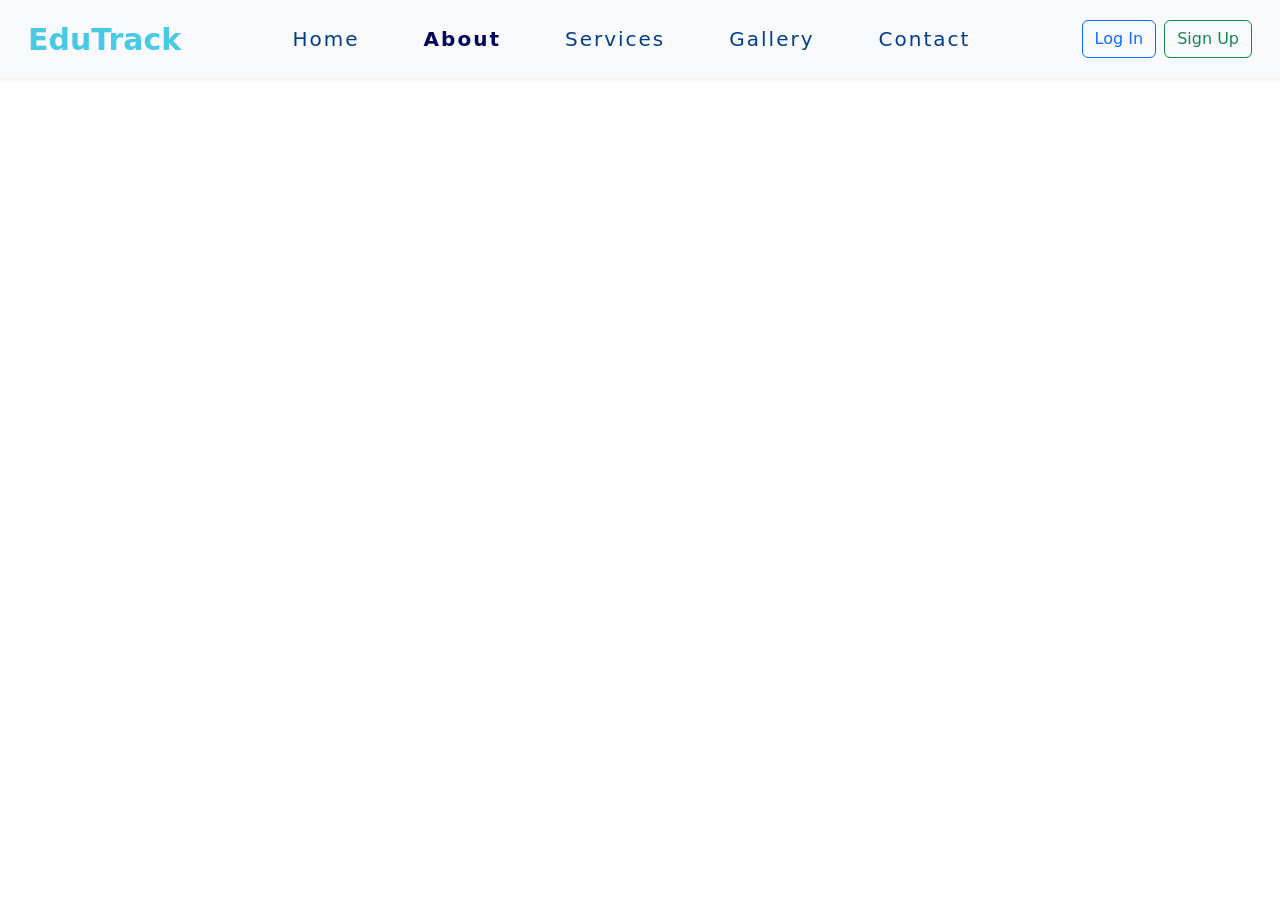
==== Html/about.html @ 55ea4292 "creating home page in our website lab 4 and i create files for html css and js" ====
<!doctype html>
<html lang="en">
  <head>
    <meta charset="UTF-8" />
    <meta name="viewport" content="width=device-width, initial-scale=1.0" />
    <title>EduTrack - About</title>
    <link
      href="https://cdn.jsdelivr.net/npm/bootstrap@5.3.3/dist/css/bootstrap.min.css"
      rel="stylesheet"
    />
    <link rel="stylesheet" href="/Css/nav.css" />
    <link rel="stylesheet" href="/Css/home.css" />
    <link rel="stylesheet" href="/Css/about.css" />
    <link rel="stylesheet" href="/Css/services.css" />
    <link rel="stylesheet" href="/Css/gallery.css" />
    <link rel="stylesheet" href="/Css/contact.css" />

    <script src="https://cdn.jsdelivr.net/npm/bootstrap@5.3.3/dist/js/bootstrap.bundle.min.js"></script>
  </head>
  <body>
    <div id="navbar-placeholder"></div>
    <!--here kayo mag paste ng code nyo ps. delete nyo din ang comment na ito-->

    <script src="/Script/nav.js"></script>
  </body>
</html>
---- Css/nav.css ----
.nav-tittle {
  font-size: 30px;
  color: #48cae4;
  text-decoration: none;
}

.nav-custom {
  background-color: #f8f9fa;
}

.nav-custom .nav-link {
  color: #023e8a !important;
  letter-spacing: 2px;
}

.nav-custom .nav-link.active {
  color: #03045e !important;
  font-weight: bold;
}

.navbar-nav {
  font-size: 20px;
}

.nav-link:hover {
  color: #48cae4 !important;
}

/* ===== MODAL CONTAINER ===== */

.glass-modal {
  background: rgba(197, 197, 198, 0.85); /* light glass */
  backdrop-filter: blur(6px);
  -webkit-backdrop-filter: blur(6px);
  border-radius: 14px;
  box-shadow: 0 18px 45px rgba(0, 0, 0, 0.6);
  color: #111827;
}

/* ===== MODAL HEADER ===== */
.glass-modal .modal-header {
  border-bottom: none;
  padding: 1rem 1.25rem 0.5rem;
}

.glass-modal .modal-title {
  font-weight: 600;
  letter-spacing: 0.5px;
  color: #111827;
}

/* ===== MODAL BODY ===== */
.glass-modal .modal-body {
  padding: 1rem 1.5rem 1.25rem;
}

/* ===== FORM LABELS ===== */
.glass-modal .form-label {
  font-size: 0.85rem;
  color: #363636;
  margin-bottom: 0.25rem;
}

/* ===== INPUTS (FIXED PLACEHOLDER ISSUE) ===== */
.glass-modal .form-control {
  background: rgba(255, 255, 255, 0.75);
  border: 1px solid rgba(0, 0, 0, 0.25);
  border-radius: 8px;
  color: #1f2937; /* DARK TEXT */
  padding: 8px 12px;
  font-size: 0.9rem;
}

/* PLACEHOLDER — FORCE VISIBLE */
.glass-modal .form-control::placeholder {
  color: #6b7280 !important;
  opacity: 1 !important;
}

/* Browser fallback */
.glass-modal .form-control::-webkit-input-placeholder {
  color: #6b7280;
}
.glass-modal .form-control:-ms-input-placeholder {
  color: #6b7280;
}

/* INPUT FOCUS */
.glass-modal .form-control:focus {
  background: rgba(255, 255, 255, 0.9);
  border-color: #444444;
  box-shadow: none;
  color: #111827;
}

/* ===== BUTTON ===== */
.glass-modal .btn-success {
  border-radius: 8px;
  font-weight: 600;
}

.glass-modal .btn-success:hover {
  filter: brightness(1.05);
}

/* ===== CLOSE BUTTON ===== */
.glass-modal .btn-close {
  filter: invert(1);
  opacity: 0.7;
}

.glass-modal .btn-close:hover {
  opacity: 1;
}

/* ===== LINKS ===== */
.glass-modal a {
  text-decoration: none;
}

.glass-modal a:hover {
  text-decoration: underline;
}

/* ===== SMALL TEXT ===== */
.glass-modal .small {
  font-size: 0.8rem;
  color: #2a2b2c;
}
---- Css/home.css ----
.hero-section {
  background-color: #ffff;
  opacity: 0;
  transform: translateY(30px);
  transition: all 0.8s ease;
}
.hero-section.show {
  opacity: 1;
  transform: translateY(0);
}
.container {
  padding-top: 70px;
}

.text-tittle {
  color: #48cae4;
}

.quote {
  color: #023e8a;
}

.inv-img {
  width: 100%;
  max-width: 550px;
  height: auto;
}

.text-shadow {
  text-shadow: 0 0 8px rgba(0, 0, 0, 0.25);
}
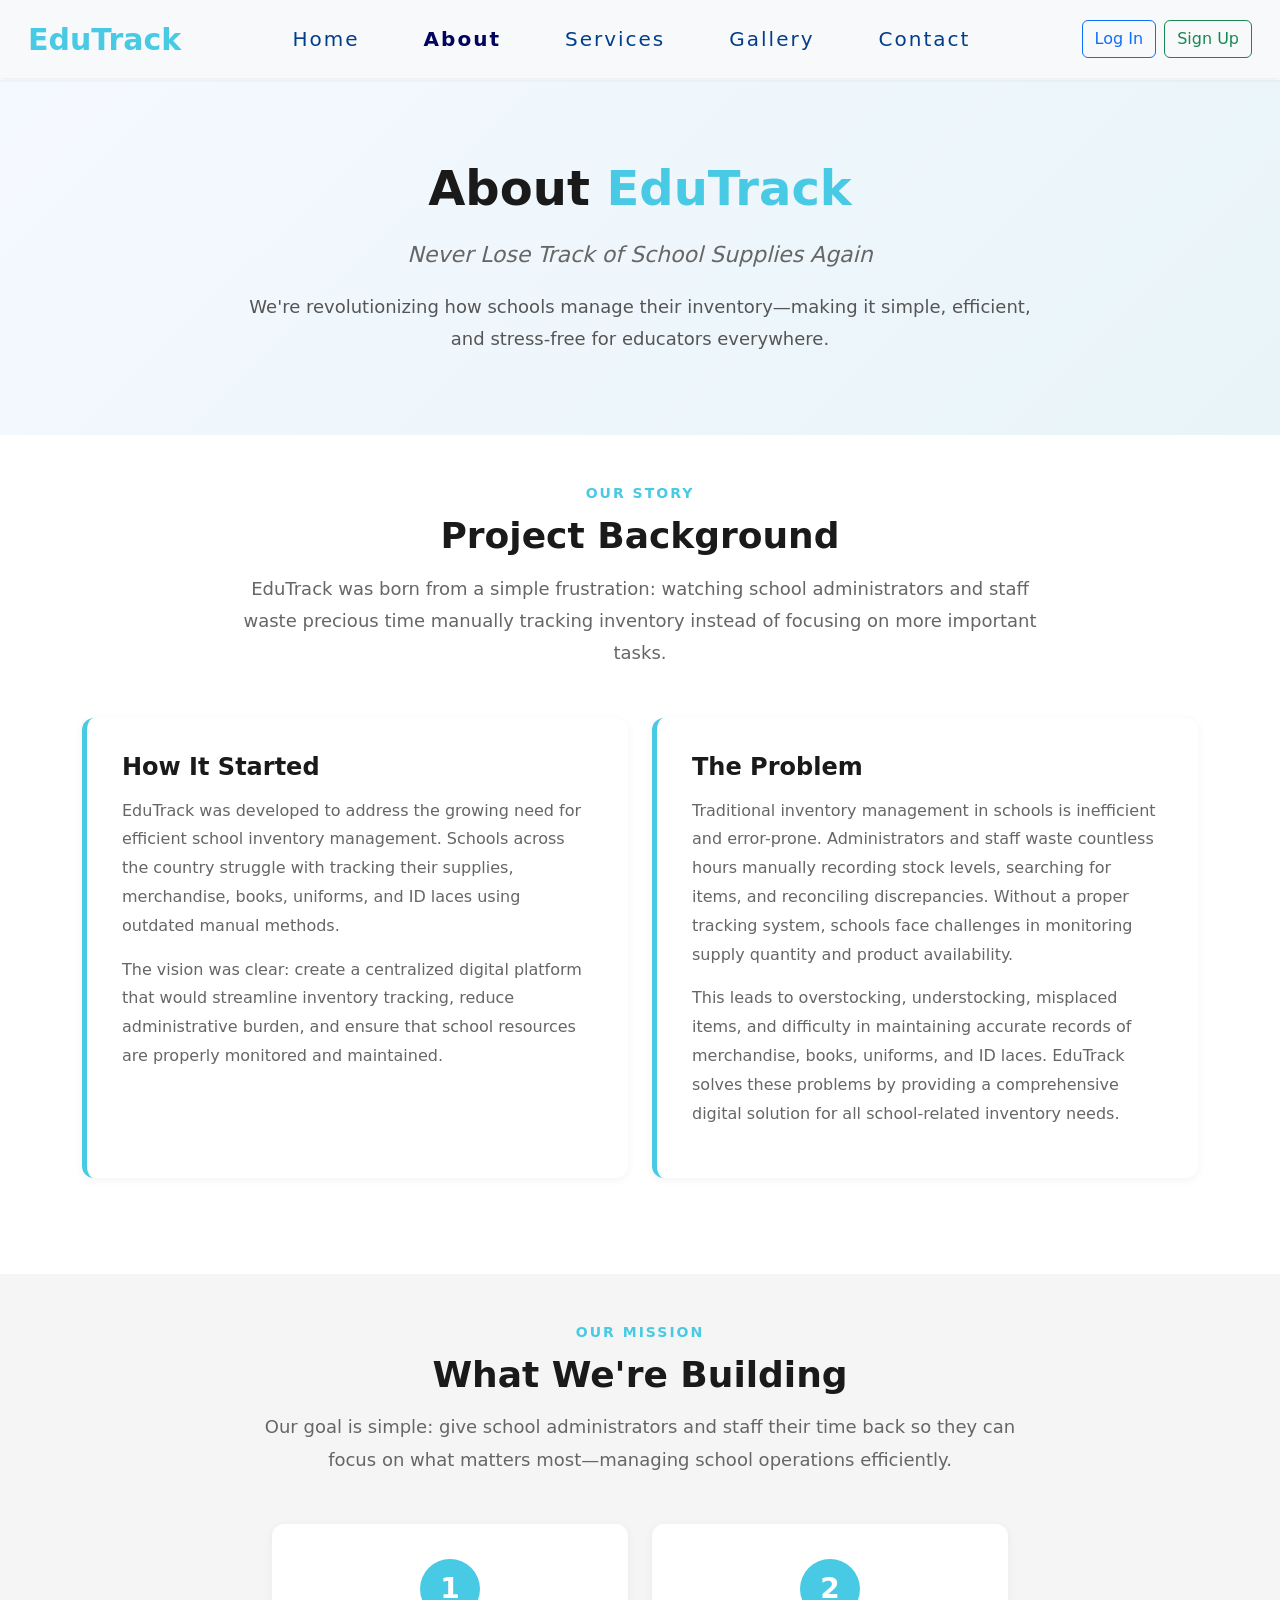
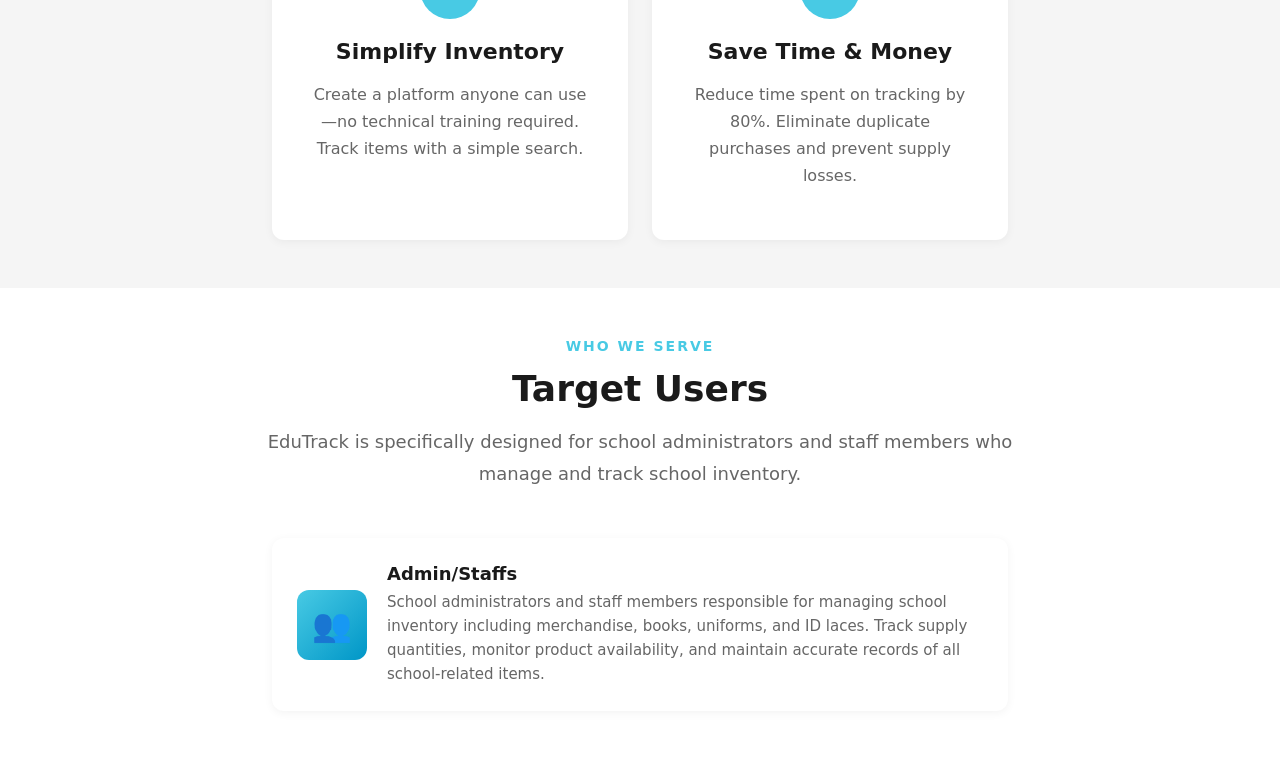
==== commit dbdb90b4: "Finished adding the about page for edu track" ====
--- a/Html/about.html
+++ b/Html/about.html
@@ -9,18 +9,153 @@
       rel="stylesheet"
     />
     <link rel="stylesheet" href="/Css/nav.css" />
-    <link rel="stylesheet" href="/Css/home.css" />
     <link rel="stylesheet" href="/Css/about.css" />
-    <link rel="stylesheet" href="/Css/services.css" />
-    <link rel="stylesheet" href="/Css/gallery.css" />
-    <link rel="stylesheet" href="/Css/contact.css" />
 
     <script src="https://cdn.jsdelivr.net/npm/bootstrap@5.3.3/dist/js/bootstrap.bundle.min.js"></script>
   </head>
   <body>
     <div id="navbar-placeholder"></div>
-    <!--here kayo mag paste ng code nyo ps. delete nyo din ang comment na ito-->
+    <!-- Hero -->
+    <section class="hero-sec" id="home">
+      <div class="container">
+        <div class="row justify-content-center text-center">
+          <div class="col-lg-10">
+            <h1 class="hero-title">
+              About <span style="color: #48cae4">EduTrack</span>
+            </h1>
+            <p class="hero-tagline">
+              Never Lose Track of School Supplies Again
+            </p>
+            <p class="hero-description">
+              We're revolutionizing how schools manage their inventory—making it
+              simple, efficient, and stress-free for educators everywhere.
+            </p>
+          </div>
+        </div>
+      </div>
+    </section>
 
+    <!-- Background -->
+    <section class="background-section py-5" id="about">
+      <div class="container">
+        <div class="text-center mb-5">
+          <p class="section-subtitle">Our Story</p>
+          <h2 class="section-title">Project Background</h2>
+          <p class="section-intro mx-auto">
+            EduTrack was born from a simple frustration: watching school
+            administrators and staff waste precious time manually tracking
+            inventory instead of focusing on more important tasks.
+          </p>
+        </div>
+        <div class="row g-4 mb-5">
+          <div class="col-lg-6">
+            <div class="background-card h-100 fade-in">
+              <h3>How It Started</h3>
+              <p>
+                EduTrack was developed to address the growing need for efficient
+                school inventory management. Schools across the country struggle
+                with tracking their supplies, merchandise, books, uniforms, and
+                ID laces using outdated manual methods.
+              </p>
+              <p>
+                The vision was clear: create a centralized digital platform that
+                would streamline inventory tracking, reduce administrative
+                burden, and ensure that school resources are properly monitored
+                and maintained.
+              </p>
+            </div>
+          </div>
+          <div class="col-lg-6">
+            <div class="background-card h-100 fade-in">
+              <h3>The Problem</h3>
+              <p>
+                Traditional inventory management in schools is inefficient and
+                error-prone. Administrators and staff waste countless hours
+                manually recording stock levels, searching for items, and
+                reconciling discrepancies. Without a proper tracking system,
+                schools face challenges in monitoring supply quantity and
+                product availability.
+              </p>
+              <p>
+                This leads to overstocking, understocking, misplaced items, and
+                difficulty in maintaining accurate records of merchandise,
+                books, uniforms, and ID laces. EduTrack solves these problems by
+                providing a comprehensive digital solution for all
+                school-related inventory needs.
+              </p>
+            </div>
+          </div>
+        </div>
+      </div>
+    </section>
+
+    <!-- Objectives -->
+    <section class="objectives-section py-5" id="services">
+      <div class="container">
+        <div class="text-center mb-5">
+          <p class="section-subtitle">Our Mission</p>
+          <h2 class="section-title">What We're Building</h2>
+          <p class="section-intro mx-auto">
+            Our goal is simple: give school administrators and staff their time
+            back so they can focus on what matters most—managing school
+            operations efficiently.
+          </p>
+        </div>
+        <div class="row g-4 justify-content-center">
+          <div class="col-lg-4">
+            <div class="objective-card text-center fade-in">
+              <div class="objective-number mx-auto">1</div>
+              <h3>Simplify Inventory</h3>
+              <p>
+                Create a platform anyone can use—no technical training required.
+                Track items with a simple search.
+              </p>
+            </div>
+          </div>
+          <div class="col-lg-4">
+            <div class="objective-card text-center fade-in">
+              <div class="objective-number mx-auto">2</div>
+              <h3>Save Time & Money</h3>
+              <p>
+                Reduce time spent on tracking by 80%. Eliminate duplicate
+                purchases and prevent supply losses.
+              </p>
+            </div>
+          </div>
+        </div>
+      </div>
+    </section>
+
+    <!-- Users -->
+    <section class="users-section py-5" id="gallery">
+      <div class="container">
+        <div class="text-center mb-5">
+          <p class="section-subtitle">Who We Serve</p>
+          <h2 class="section-title">Target Users</h2>
+          <p class="section-intro mx-auto">
+            EduTrack is specifically designed for school administrators and
+            staff members who manage and track school inventory.
+          </p>
+        </div>
+        <div class="row g-4 justify-content-center">
+          <div class="col-lg-8">
+            <div class="user-card d-flex align-items-center fade-in">
+              <div class="user-icon">👥</div>
+              <div class="user-info">
+                <h4>Admin/Staffs</h4>
+                <p>
+                  School administrators and staff members responsible for
+                  managing school inventory including merchandise, books,
+                  uniforms, and ID laces. Track supply quantities, monitor
+                  product availability, and maintain accurate records of all
+                  school-related items.
+                </p>
+              </div>
+            </div>
+          </div>
+        </div>
+      </div>
+    </section>
     <script src="/Script/nav.js"></script>
   </body>
 </html>
--- a/Css/nav.css
+++ b/Css/nav.css
@@ -26,8 +26,6 @@
   color: #48cae4 !important;
 }
 
-/* ===== MODAL CONTAINER ===== */
-
 .glass-modal {
   background: rgba(197, 197, 198, 0.85); /* light glass */
   backdrop-filter: blur(6px);
@@ -37,7 +35,6 @@
   color: #111827;
 }
 
-/* ===== MODAL HEADER ===== */
 .glass-modal .modal-header {
   border-bottom: none;
   padding: 1rem 1.25rem 0.5rem;
@@ -49,35 +46,30 @@
   color: #111827;
 }
 
-/* ===== MODAL BODY ===== */
 .glass-modal .modal-body {
   padding: 1rem 1.5rem 1.25rem;
 }
 
-/* ===== FORM LABELS ===== */
 .glass-modal .form-label {
   font-size: 0.85rem;
   color: #363636;
   margin-bottom: 0.25rem;
 }
 
-/* ===== INPUTS (FIXED PLACEHOLDER ISSUE) ===== */
 .glass-modal .form-control {
   background: rgba(255, 255, 255, 0.75);
   border: 1px solid rgba(0, 0, 0, 0.25);
   border-radius: 8px;
-  color: #1f2937; /* DARK TEXT */
+  color: #1f2937;
   padding: 8px 12px;
   font-size: 0.9rem;
 }
 
-/* PLACEHOLDER — FORCE VISIBLE */
 .glass-modal .form-control::placeholder {
   color: #6b7280 !important;
   opacity: 1 !important;
 }
 
-/* Browser fallback */
 .glass-modal .form-control::-webkit-input-placeholder {
   color: #6b7280;
 }
@@ -85,7 +77,6 @@
   color: #6b7280;
 }
 
-/* INPUT FOCUS */
 .glass-modal .form-control:focus {
   background: rgba(255, 255, 255, 0.9);
   border-color: #444444;
@@ -93,7 +84,6 @@
   color: #111827;
 }
 
-/* ===== BUTTON ===== */
 .glass-modal .btn-success {
   border-radius: 8px;
   font-weight: 600;
@@ -103,7 +93,6 @@
   filter: brightness(1.05);
 }
 
-/* ===== CLOSE BUTTON ===== */
 .glass-modal .btn-close {
   filter: invert(1);
   opacity: 0.7;
@@ -113,7 +102,6 @@
   opacity: 1;
 }
 
-/* ===== LINKS ===== */
 .glass-modal a {
   text-decoration: none;
 }
@@ -122,7 +110,6 @@
   text-decoration: underline;
 }
 
-/* ===== SMALL TEXT ===== */
 .glass-modal .small {
   font-size: 0.8rem;
   color: #2a2b2c;
--- a/Css/about.css
+++ b/Css/about.css
@@ -0,0 +1,186 @@
+/* Base */
+body {
+  font-family: "Poppins", sans-serif;
+  background-color: #f5f5f5;
+  color: #333;
+}
+html {
+  scroll-behavior: smooth;
+}
+
+/* Hero */
+.hero-sec {
+  background: linear-gradient(135deg, #f5f9ff 0%, #e8f4f8 100%);
+  padding: 80px 0;
+  margin-top: 80px;
+}
+.hero-title {
+  font-size: 48px;
+  color: #1a1a1a;
+  margin-bottom: 20px;
+  font-weight: 700;
+}
+.hero-tagline {
+  font-size: 22px;
+  color: #666;
+  font-style: italic;
+  margin-bottom: 20px;
+}
+.hero-description {
+  font-size: 18px;
+  color: #555;
+  max-width: 800px;
+  margin: 0 auto;
+  line-height: 1.8;
+}
+
+/* Sections */
+.background-section {
+  background: white;
+}
+.objectives-section {
+  background: #f5f5f5;
+}
+.users-section {
+  background: white;
+}
+.section-subtitle {
+  font-size: 14px;
+  color: #48cae4;
+  text-transform: uppercase;
+  letter-spacing: 2px;
+  font-weight: 600;
+  margin-bottom: 10px;
+}
+.section-title {
+  font-size: 36px;
+  color: #1a1a1a;
+  margin-bottom: 15px;
+  font-weight: 700;
+}
+.section-intro {
+  font-size: 18px;
+  color: #666;
+  max-width: 800px;
+  line-height: 1.8;
+}
+
+/* Cards */
+.background-card {
+  background: white;
+  padding: 35px;
+  border-radius: 12px;
+  border-left: 5px solid #48cae4;
+  box-shadow: 0 2px 10px rgba(0, 0, 0, 0.05);
+}
+.background-card h3 {
+  font-size: 24px;
+  color: #1a1a1a;
+  margin-bottom: 15px;
+  font-weight: 600;
+}
+.background-card p {
+  color: #666;
+  line-height: 1.8;
+  margin-bottom: 15px;
+}
+
+/* Objectives */
+.objective-card {
+  background: white;
+  padding: 35px;
+  border-radius: 12px;
+  box-shadow: 0 2px 10px rgba(0, 0, 0, 0.05);
+  transition: transform 0.3s;
+  height: 100%;
+}
+.objective-card:hover {
+  transform: translateY(-5px);
+}
+.objective-number {
+  width: 60px;
+  height: 60px;
+  background: #48cae4;
+  color: white;
+  border-radius: 50%;
+  display: flex;
+  align-items: center;
+  justify-content: center;
+  font-size: 28px;
+  font-weight: 700;
+  margin-bottom: 20px;
+}
+.objective-card h3 {
+  font-size: 22px;
+  color: #1a1a1a;
+  margin-bottom: 15px;
+  font-weight: 600;
+}
+.objective-card p {
+  color: #666;
+  line-height: 1.7;
+}
+
+/* Users */
+.user-card {
+  background: white;
+  padding: 25px;
+  border-radius: 12px;
+  box-shadow: 0 2px 10px rgba(0, 0, 0, 0.05);
+  gap: 20px;
+}
+.user-icon {
+  width: 70px;
+  height: 70px;
+  background: linear-gradient(135deg, #48cae4, #0096c7);
+  border-radius: 12px;
+  display: flex;
+  align-items: center;
+  justify-content: center;
+  font-size: 32px;
+  flex-shrink: 0;
+}
+.user-info h4 {
+  font-size: 18px;
+  color: #1a1a1a;
+  margin-bottom: 5px;
+  font-weight: 600;
+}
+.user-info p {
+  color: #666;
+  font-size: 15px;
+  line-height: 1.6;
+  margin: 0;
+}
+
+/* Animations */
+.fade-in {
+  opacity: 0;
+  transform: translateY(30px);
+  transition:
+    opacity 0.6s,
+    transform 0.6s;
+}
+.fade-in.visible {
+  opacity: 1;
+  transform: translateY(0);
+}
+
+/* Responsive */
+@media (max-width: 768px) {
+  .hero-sec {
+    margin-top: 70px;
+  }
+  .hero-title {
+    font-size: 36px;
+  }
+  .section-title {
+    font-size: 28px;
+  }
+  .hero-tagline {
+    font-size: 18px;
+  }
+  .hero-description {
+    font-size: 16px;
+  }
+}
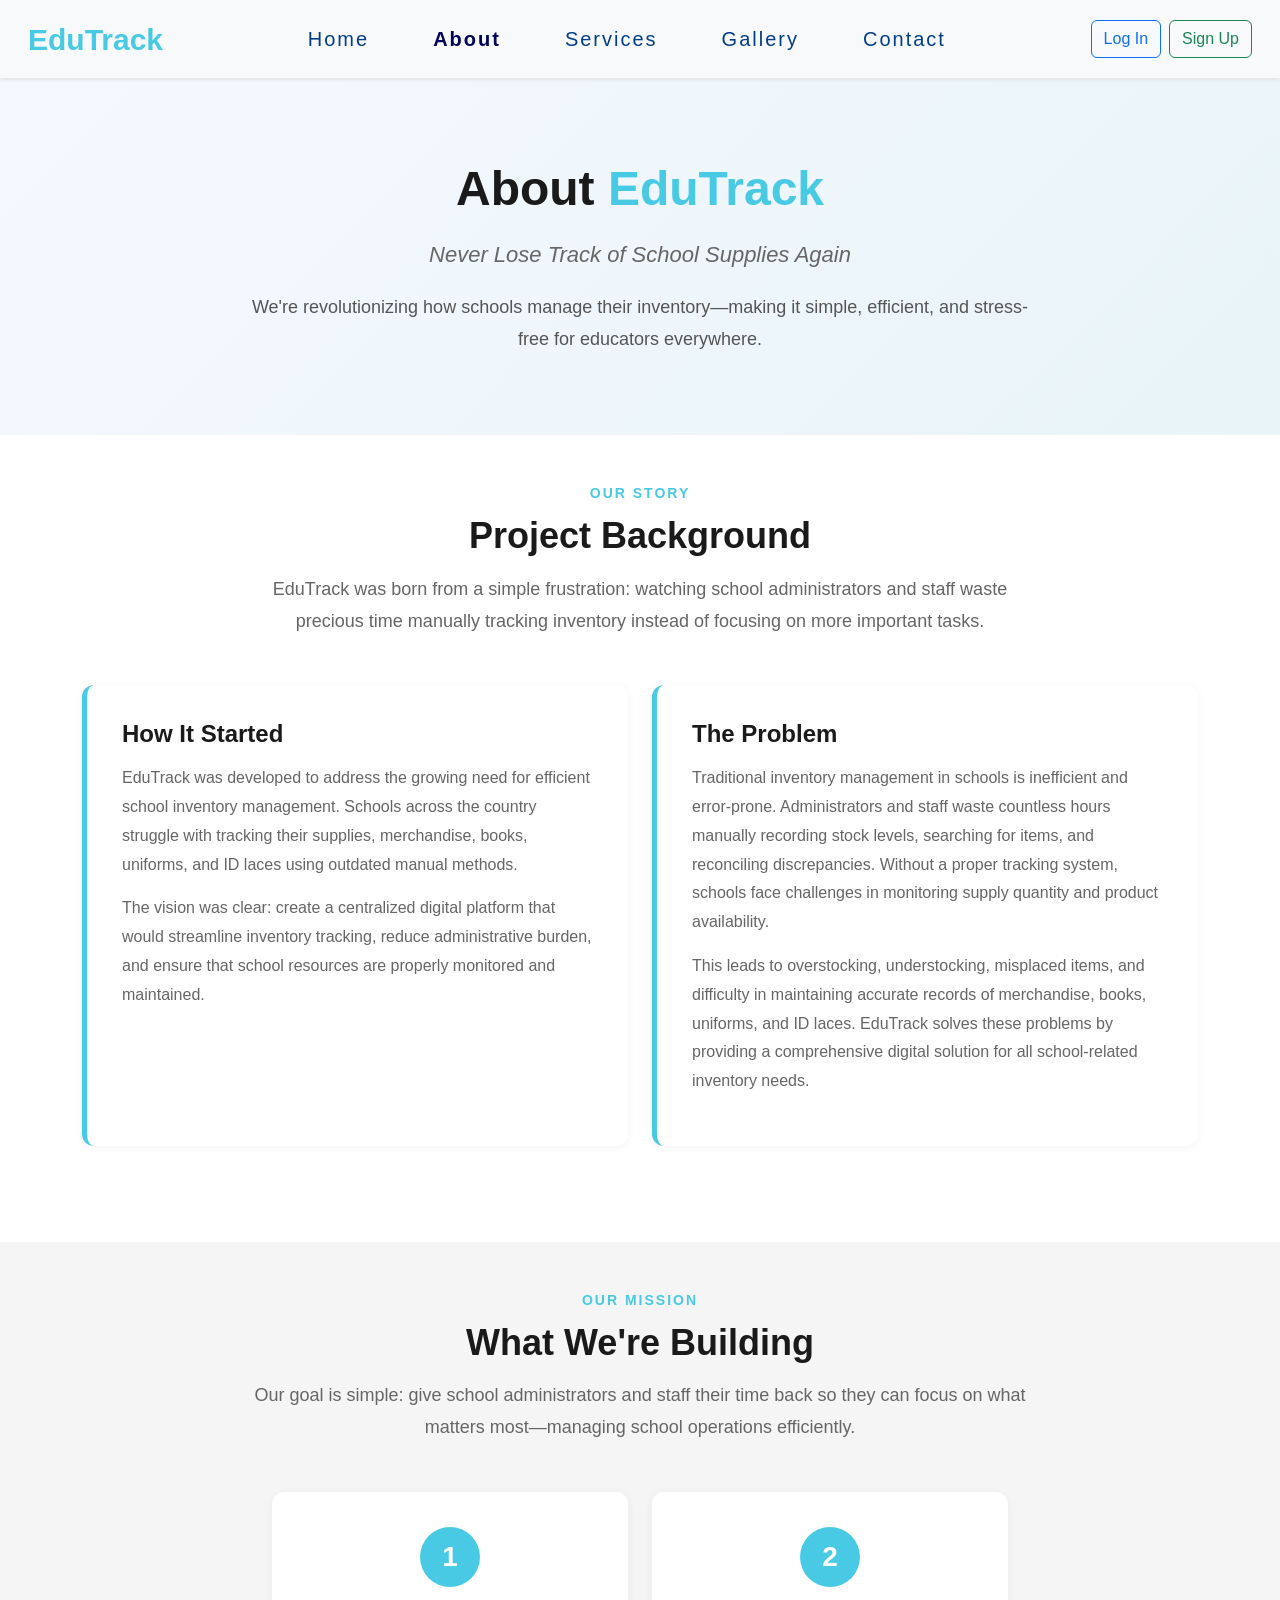
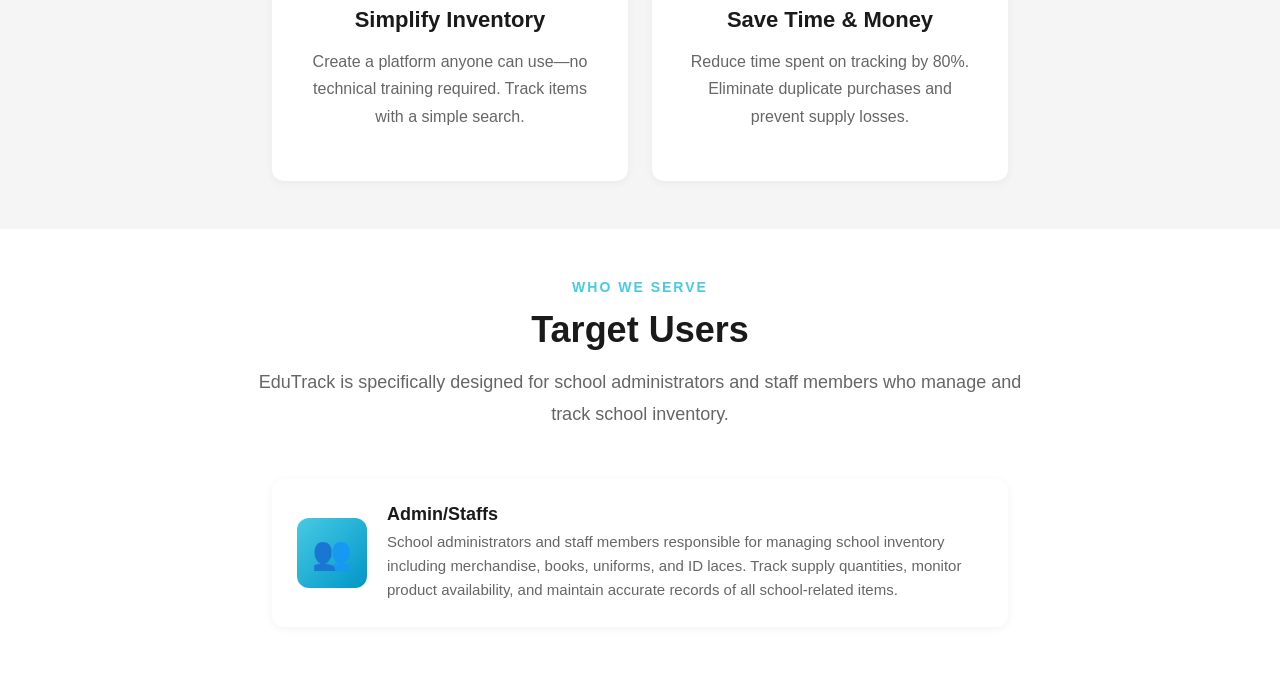
==== commit 63df9140: "fixing our group code for checking" ====
--- a/Html/about.html
+++ b/Html/about.html
@@ -8,13 +8,219 @@
       href="https://cdn.jsdelivr.net/npm/bootstrap@5.3.3/dist/css/bootstrap.min.css"
       rel="stylesheet"
     />
-    <link rel="stylesheet" href="/Css/nav.css" />
-    <link rel="stylesheet" href="/Css/about.css" />
+    <link rel="stylesheet" href="../Css/nav.css" />
+    <link rel="stylesheet" href="../Css/about.css" />
 
     <script src="https://cdn.jsdelivr.net/npm/bootstrap@5.3.3/dist/js/bootstrap.bundle.min.js"></script>
   </head>
   <body>
-    <div id="navbar-placeholder"></div>
+    <nav class="navbar shadow-sm p-3 navbar-expand-lg nav-custom fixed-top">
+      <div class="container-fluid">
+        <a class="nav-tittle fw-bold" href="#">EduTrack</a>
+
+        <div class="d-flex d-lg-none ms-auto align-items-center gap-2">
+          <button
+            type="button"
+            class="btn btn-outline-primary btn-sm"
+            data-bs-toggle="modal"
+            data-bs-target="#loginModal"
+          >
+            Log In
+          </button>
+          <button
+            class="btn btn-outline-success btn-sm"
+            data-bs-toggle="modal"
+            data-bs-target="#signupModal"
+          >
+            Sign Up
+          </button>
+          <button
+            class="navbar-toggler"
+            type="button"
+            data-bs-toggle="collapse"
+            data-bs-target="#navbarNav"
+          >
+            <span class="navbar-toggler-icon"></span>
+          </button>
+        </div>
+
+        <div class="collapse navbar-collapse" id="navbarNav">
+          <ul class="navbar-nav mx-auto gap-lg-5">
+            <li class="nav-item">
+              <a class="nav-link" href="index.html">Home</a>
+            </li>
+            <li class="nav-item">
+              <a class="nav-link active" href="about.html">About</a>
+            </li>
+            <li class="nav-item">
+              <a class="nav-link" href="services.html">Services</a>
+            </li>
+            <li class="nav-item">
+              <a class="nav-link" href="gallery.html">Gallery</a>
+            </li>
+            <li class="nav-item">
+              <a class="nav-link" href="contact.html">Contact</a>
+            </li>
+          </ul>
+        </div>
+
+        <div class="d-none d-lg-flex ms-lg-auto gap-2">
+          <button
+            type="button"
+            class="btn btn-outline-primary"
+            data-bs-toggle="modal"
+            data-bs-target="#loginModal"
+          >
+            Log In
+          </button>
+          <button
+            type="button"
+            class="btn btn-outline-success"
+            data-bs-toggle="modal"
+            data-bs-target="#signupModal"
+          >
+            Sign Up
+          </button>
+        </div>
+      </div>
+    </nav>
+    <!-- Login Modal -->
+    <div class="modal fade" id="loginModal" tabindex="-1" aria-hidden="true">
+      <div class="modal-dialog modal-dialog-centered glass-modal-dialog">
+        <div class="modal-content glass-modal">
+          <div class="modal-header border-0">
+            <h5 class="modal-title w-100 text-center">Log In</h5>
+            <button
+              type="button"
+              class="btn-close btn-close-white"
+              data-bs-dismiss="modal"
+            ></button>
+          </div>
+
+          <div class="modal-body">
+            <label class="form-label fw-bold">Email</label>
+            <input
+              type="email"
+              class="form-control mt-1"
+              placeholder="E-mail"
+              id="loginEmail"
+            />
+
+            <small id="loginEmailErr" class="text-danger"></small>
+            <br />
+
+            <label class="form-label fw-bold">Password</label>
+            <input
+              type="password"
+              class="form-control mt-1"
+              placeholder="Password"
+              id="loginPassword"
+            />
+
+            <small id="loginPassErr" class="text-danger"></small>
+
+            <p class="small text-center">
+              Don't have an account yet?
+              <a
+                href="#"
+                class="text-info"
+                data-bs-toggle="modal"
+                data-bs-target="#signupModal"
+                data-bs-dismiss="modal"
+                >Register here...</a
+              >
+            </p>
+
+            <button
+              class="btn btn-primary w-100 mb-2"
+              onclick="return validateLogin();"
+            >
+              Login
+            </button>
+          </div>
+        </div>
+      </div>
+    </div>
+    <!-- Sign Up Modal -->
+    <div class="modal fade" id="signupModal" tabindex="-1" aria-hidden="true">
+      <div class="modal-dialog modal-dialog-centered glass-modal-dialog">
+        <div class="modal-content glass-modal">
+          <div class="modal-header border-0">
+            <h5 class="modal-title w-100 text-center">Sign Up</h5>
+            <button
+              type="button"
+              class="btn-close btn-close-white"
+              data-bs-dismiss="modal"
+            ></button>
+          </div>
+
+          <div class="modal-body">
+            <label class="form-label fw-bold">First Name</label>
+            <input
+              type="text"
+              class="form-control mt-1"
+              placeholder="First Name"
+              id="signupFirstN"
+            />
+
+            <small id="signupFirstNErr" class="text-danger"></small>
+            <br />
+
+            <label class="form-label fw-bold">Last Name</label>
+            <input
+              type="text"
+              class="form-control mt-1"
+              placeholder="Last Name"
+              id="signupLastN"
+            />
+
+            <small id="signupLastNErr" class="text-danger"></small>
+            <br />
+
+            <label class="form-label fw-bold">Email</label>
+            <input
+              type="email"
+              class="form-control mt-1"
+              placeholder="E-mail"
+              id="signupEmail"
+            />
+
+            <small id="signupEmailErr" class="text-danger"></small>
+            <br />
+
+            <label class="form-label fw-bold">Password</label>
+            <input
+              type="password"
+              class="form-control mt-1"
+              placeholder="Password"
+              id="signupPassword"
+            />
+
+            <small id="signupPassErr" class="text-danger"></small>
+            <br />
+
+            <p class="small text-center">
+              Already have an account?
+              <a
+                href="#"
+                class="text-info"
+                data-bs-toggle="modal"
+                data-bs-target="#loginModal"
+                data-bs-dismiss="modal"
+                >Log in here...</a
+              >
+            </p>
+
+            <button
+              class="btn btn-success w-100 mb-2"
+              onclick="return validateSignup();"
+            >
+              Sign Up
+            </button>
+          </div>
+        </div>
+      </div>
+    </div>
     <!-- Hero -->
     <section class="hero-sec" id="home">
       <div class="container">
@@ -156,6 +362,6 @@
         </div>
       </div>
     </section>
-    <script src="/Script/nav.js"></script>
+    <script src="../Script/nav.js"></script>
   </body>
 </html>
